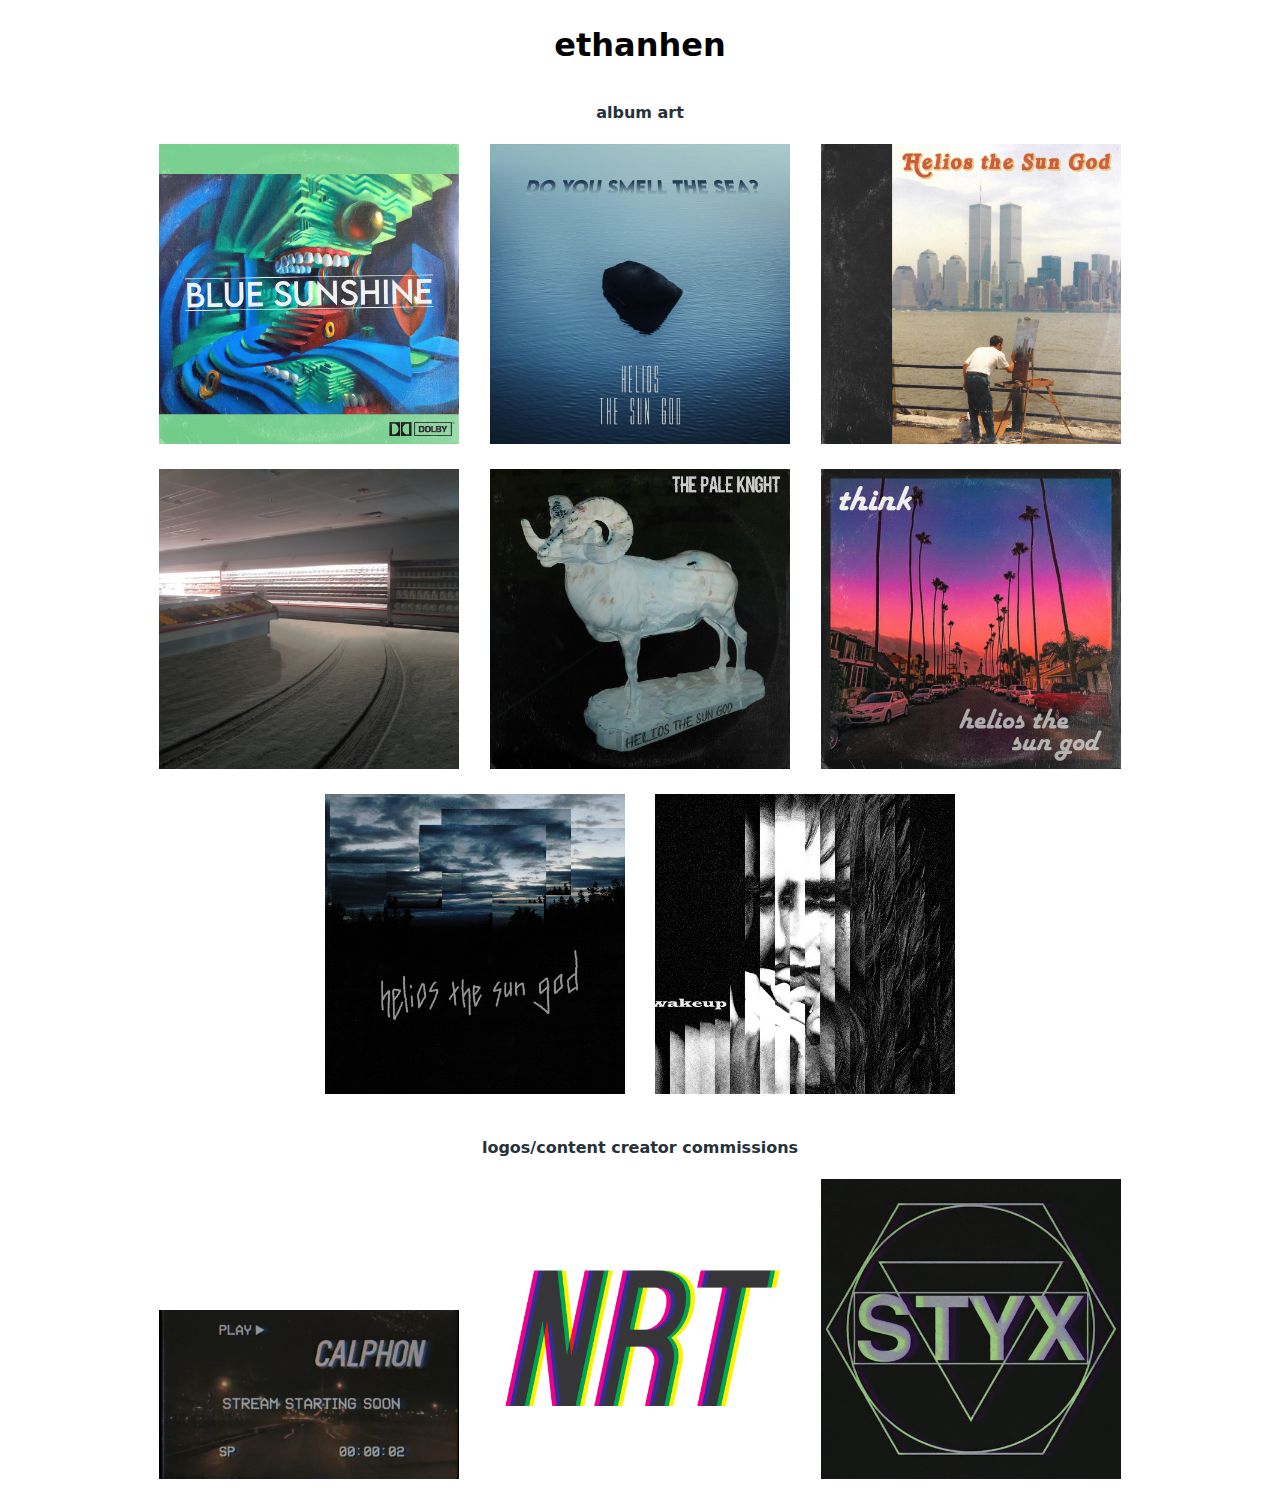
==== index.html @ f94ce402 "updated link" ====
<!DOCTYPE html>
<html lang="en">
<head>
    <meta http-equiv="Content-Type" content="text/html; charset=utf-8">
    <meta name="viewport" content="width=device-width, height=device-height, initial-scale=1.0, minimum-scale=1, maximum-scale=1.0, user-scalable=no">
    <script src="spotlight.bundle.js"></script>
    <title>ethanhen gallery</title>
    <link rel="stylesheet" href="style.css">
</head>
<body>
    <h1>
        <a align="center" href="https://www.ethanhen.com">ethanhen</a>
    </h1>
    <p class="spotlight-group">
        <b>album art</b>
        <a class="spotlight" href="gallery/blue_suinshine.jpg">
            <img src="gallery/blue_suinshine_tn.jpg" alt="">
        </a>
        <a class="spotlight" href="gallery/do_you_smell_the_sea.png">
            <img src="gallery/do_you_smell_the_sea_tn.jpg" alt="">
        </a>
        <a class="spotlight" href="gallery/lie.png">
            <img src="gallery/lie_tn.jpg" alt="">
        </a>
        <a class="spotlight" href="gallery/liminal_sounds.png">
            <img src="gallery/liminal_sounds_tn.jpg" alt="">
        </a>
        <a class="spotlight" href="gallery/the_pale_knight.png">
            <img src="gallery/the_pale_knight_tn.jpg" alt="">
        </a>
        <a class="spotlight" href="gallery/think.jpg">
            <img src="gallery/think_tn.jpg" alt="">
        </a>
        <a class="spotlight" href="gallery/untitled.png">
            <img src="gallery/untitled_tn.jpg" alt="">
        </a>
        <a class="spotlight" href="gallery/wakeup.png">
            <img src="gallery/wakeup_tn.jpg" alt="">
        </a>
    </p>
    <p class="spotlight">
        <b>logos/content creator commissions</b>
        <a class="spotlight" href="gallery/calphon_stream_background.png">
            <img src="gallery/calphon_stream_background_tn.jpg" alt="">
        </a>
        <a class="spotlight" href="gallery/nrt_no_border.png">
            <img src="gallery/nrt_no_border_tn.png" alt="">
        </a>
        <a class="spotlight" href="gallery/nicklogofinal2.png">
            <img src="gallery/nicklogofinal2_tn.jpg" alt="">
        </a>
    </p>
</body>
</html>
---- style.css ----
html,
body {
	margin: 0;
	color: #263238;
	font-size: 16px;
	font-family: system-ui, sans-serif;
	line-height: 1.5;
	text-align: center;
}
a{
    display: inline-block;
}
b{
    display: block;
    padding: 10px;
}
button{
    padding: 5px 10px;
}
img,
.image{
    width: 30vw;
    max-width: 300px;
    margin: 1vh 1vw;
}
.image{
    display: inline-block;
    height: 20vw;
    max-height: 200px;
    background-position: center center;
    background-repeat: no-repeat;
    background-size: cover;
}
.spotlight.image{
    cursor: pointer;
}
a:link {
  color: black;
  background-color: transparent;
  text-decoration: none;
}

a:visited {
  color: black;
  background-color: transparent;
  text-decoration: none;
}

a:hover {
  color: black;
  background-color: transparent;
  text-decoration: none;
}

a:active {
  color: black;
  background-color: transparent;
  text-decoration: none;
}
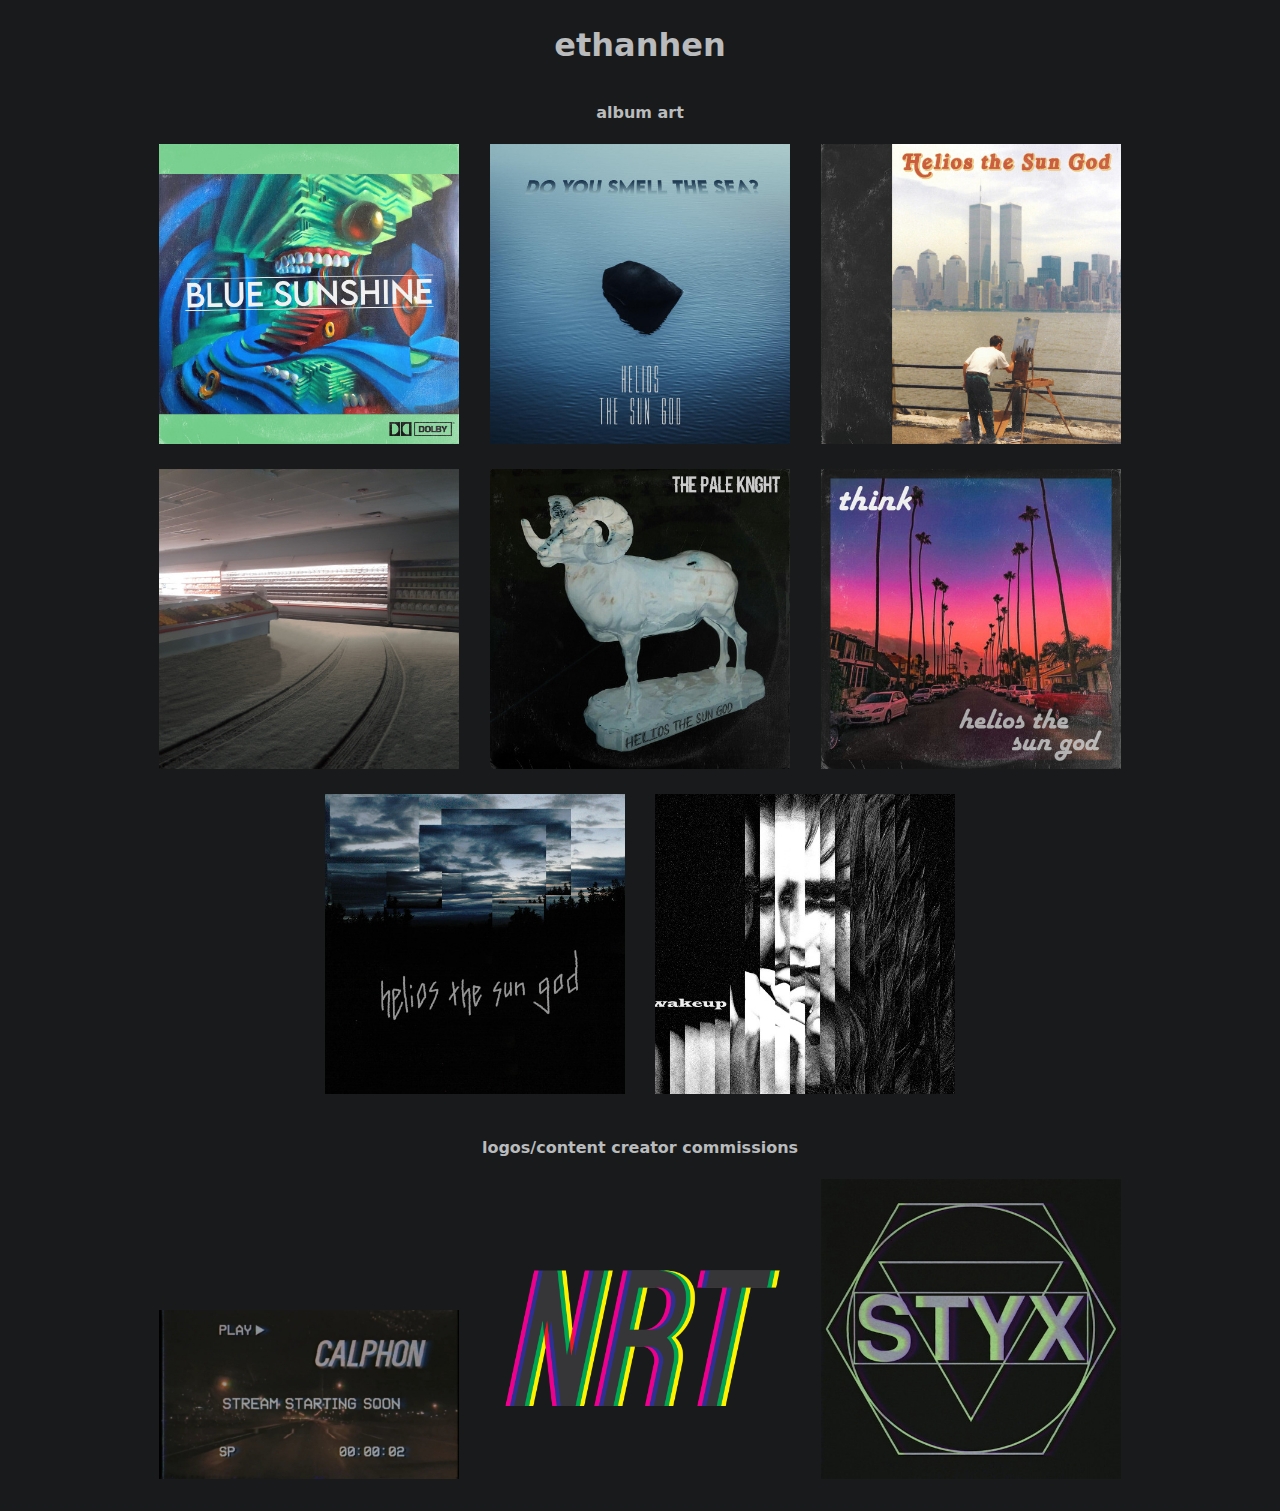
==== commit eea641ad: "Update index.html" ====
--- a/index.html
+++ b/index.html
@@ -8,10 +8,11 @@
     <link rel="stylesheet" href="style.css">
 </head>
 <body>
-    <h1>
-        <a align="center" href="https://www.ethanhen.com">ethanhen</a>
-    </h1>
     <p class="spotlight-group">
+        <h1>
+            <a align="center" href="https://www.ethanhen.com">ethanhen</a>
+        </h1>
+
         <b>album art</b>
         <a class="spotlight" href="gallery/blue_suinshine.jpg">
             <img src="gallery/blue_suinshine_tn.jpg" alt="">
--- a/style.css
+++ b/style.css
@@ -1,11 +1,12 @@
 html,
 body {
 	margin: 0;
-	color: #263238;
+	color: #b9bbbd;
 	font-size: 16px;
 	font-family: system-ui, sans-serif;
 	line-height: 1.5;
 	text-align: center;
+    background-color: #181A1B 
 }
 a{
     display: inline-block;
@@ -35,25 +36,25 @@
     cursor: pointer;
 }
 a:link {
-  color: black;
+  color: #b9bbbd;
   background-color: transparent;
   text-decoration: none;
 }
 
 a:visited {
-  color: black;
+  color: #b9bbbd;
   background-color: transparent;
   text-decoration: none;
 }
 
 a:hover {
-  color: black;
+  color: #b9bbbd;
   background-color: transparent;
   text-decoration: none;
 }
 
 a:active {
-  color: black;
+  color: #b9bbbd;
   background-color: transparent;
   text-decoration: none;
 }
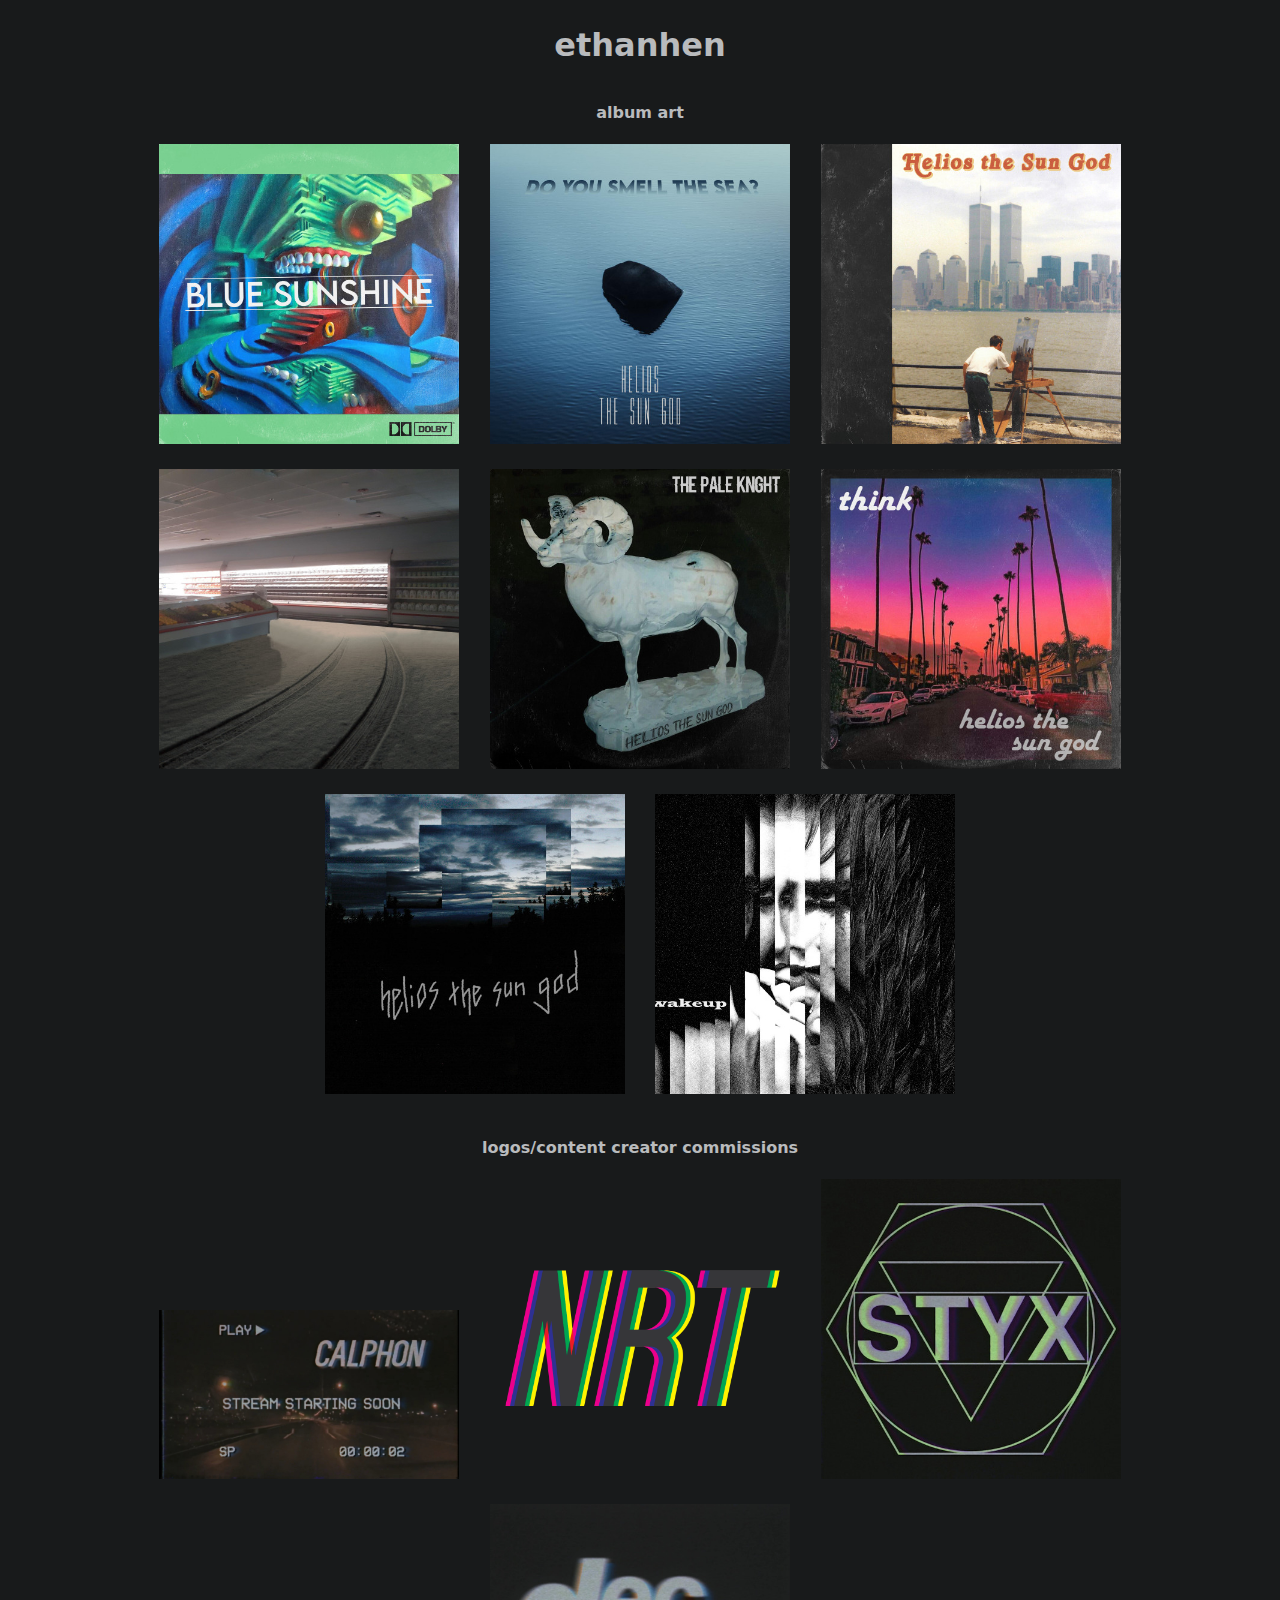
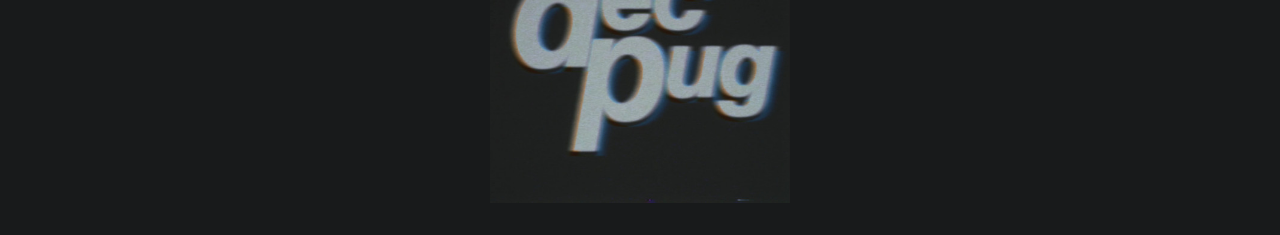
==== commit 240c0839: "added another logo" ====
--- a/index.html
+++ b/index.html
@@ -10,9 +10,8 @@
 <body>
     <p class="spotlight-group">
         <h1>
-            <a align="center" href="https://www.ethanhen.com">ethanhen</a>
+            <a align="center" href="https://ethanhen.com">ethanhen</a>
         </h1>
-
         <b>album art</b>
         <a class="spotlight" href="gallery/blue_suinshine.jpg">
             <img src="gallery/blue_suinshine_tn.jpg" alt="">
@@ -50,6 +49,9 @@
         <a class="spotlight" href="gallery/nicklogofinal2.png">
             <img src="gallery/nicklogofinal2_tn.jpg" alt="">
         </a>
+        <a class="spotlight" href="gallery/dec_pug_FINAL.png">
+            <img src="gallery/dec_pug_FINAL_tn.jpg" alt="">
+        </a>
     </p>
 </body>
 </html>
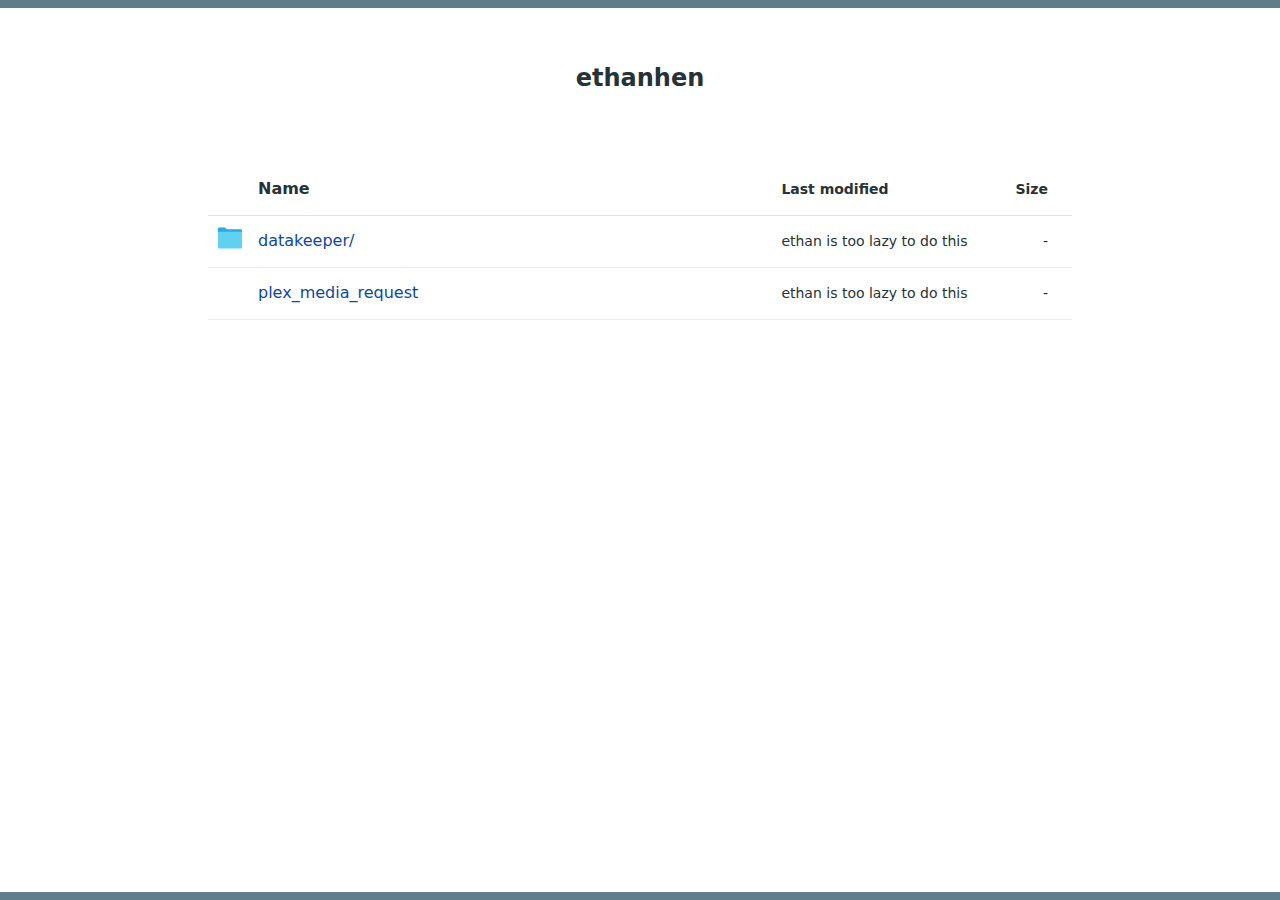
==== commit 557832db: "import from aws" ====
--- a/index.html
+++ b/index.html
@@ -1,57 +1,38 @@
-<!DOCTYPE html>
-<html lang="en">
+<!doctype html>
+<html class="no-js" lang="">
 <head>
-    <meta http-equiv="Content-Type" content="text/html; charset=utf-8">
-    <meta name="viewport" content="width=device-width, height=device-height, initial-scale=1.0, minimum-scale=1, maximum-scale=1.0, user-scalable=no">
-    <script src="spotlight.bundle.js"></script>
-    <title>ethanhen gallery</title>
-    <link rel="stylesheet" href="style.css">
+  <meta charset="utf-8">
+  <meta http-equiv="x-ua-compatible" content="ie=edge">
+  <title>ethanhen</title>
+  <meta name="description" content="">
+  <meta name="viewport" content="width=device-width, initial-scale=1">
+
+  <link rel="stylesheet" href="/table.css">
+  <script src="js/modernizr-2.8.3.min.js"></script>
 </head>
+
 <body>
-    <p class="spotlight-group">
-        <h1>
-            <a align="center" href="https://ethanhen.com">ethanhen</a>
-        </h1>
-        <b>album art</b>
-        <a class="spotlight" href="gallery/blue_suinshine.jpg">
-            <img src="gallery/blue_suinshine_tn.jpg" alt="">
-        </a>
-        <a class="spotlight" href="gallery/do_you_smell_the_sea.png">
-            <img src="gallery/do_you_smell_the_sea_tn.jpg" alt="">
-        </a>
-        <a class="spotlight" href="gallery/lie.png">
-            <img src="gallery/lie_tn.jpg" alt="">
-        </a>
-        <a class="spotlight" href="gallery/liminal_sounds.png">
-            <img src="gallery/liminal_sounds_tn.jpg" alt="">
-        </a>
-        <a class="spotlight" href="gallery/the_pale_knight.png">
-            <img src="gallery/the_pale_knight_tn.jpg" alt="">
-        </a>
-        <a class="spotlight" href="gallery/think.jpg">
-            <img src="gallery/think_tn.jpg" alt="">
-        </a>
-        <a class="spotlight" href="gallery/untitled.png">
-            <img src="gallery/untitled_tn.jpg" alt="">
-        </a>
-        <a class="spotlight" href="gallery/wakeup.png">
-            <img src="gallery/wakeup_tn.jpg" alt="">
-        </a>
-    </p>
-    <p class="spotlight">
-        <b>logos/content creator commissions</b>
-        <a class="spotlight" href="gallery/calphon_stream_background.png">
-            <img src="gallery/calphon_stream_background_tn.jpg" alt="">
-        </a>
-        <a class="spotlight" href="gallery/nrt_no_border.png">
-            <img src="gallery/nrt_no_border_tn.png" alt="">
-        </a>
-        <a class="spotlight" href="gallery/nicklogofinal2.png">
-            <img src="gallery/nicklogofinal2_tn.jpg" alt="">
-        </a>
-        <a class="spotlight" href="gallery/dec_pug_FINAL.png">
-            <img src="gallery/dec_pug_FINAL_tn.jpg" alt="">
-        </a>
-    </p>
+  <main>
+    <center><h2>ethanhen</h2></center>
+    <br>
+    <br>
+    <table id="indexlist">
+      <tr class="indexhead"><th class="indexcolicon"><img src="/icons/blank.svg" alt="[ICO]"></th>
+        <th class="indexcolname">Name</th>
+        <th class="indexcollastmod">Last modified</th>
+        <th class="indexcolsize">Size</th>
+      </tr>
+          <td class="indexcolicon"><a href="datakeeper.html/"><img src="/icons/folder.svg" alt="[DIR]"></a></td>
+          <td class="indexcolname"><a href="datakeeper.html">datakeeper/</a></td>
+          <td class="indexcollastmod">ethan is too lazy to do this</td><td class="indexcolsize">  - </td>
+        </tr>
+        <tr class="even-dir">
+          <td class="indexcolicon"><a href="request.html/"><img src="/icons/blank.svg" alt="[DIR]"></a></td>
+          <td class="indexcolname"><a href="request.html">plex_media_request</a></td>
+          <td class="indexcollastmod">ethan is too lazy to do this</td><td class="indexcolsize">  - </td>
+        </tr>
+      </table>
+    </div>
+  </main>
 </body>
-</html>
+</html>--- a/table.css
+++ b/table.css
@@ -0,0 +1,76 @@
+@import 'style.css';
+
+table {
+  text-align: left;
+  white-space: nowrap;
+  width: 100%;
+  border-collapse: collapse;
+}
+
+table tr {
+  padding: 0 0.25rem;
+  border-bottom: 1px solid rgba(0,0,0,0.075);
+}
+
+table tr:hover {
+  background-color: #eceff1;
+}
+
+table tr.indexhead {
+  border-bottom-color: rgba(0,0,0,0.1);
+}
+
+table tr .indexcolname {
+  width: 100%;
+}
+
+table tr.indexhead,
+table tr.indexhead:hover {
+  background-color: transparent;
+}
+
+table tr.indexhead a {
+  font-weight: normal;
+  font-size: 0.875rem;
+  color: #455a64;
+}
+
+table tr .indexcolname a,
+table tr .indexcollastmod a,
+table tr .indexcolsize a {
+  border-bottom: 1px solid transparent;
+}
+
+table tr .indexcolname a:hover,
+table tr .indexcollastmod a:hover,
+table tr .indexcolsize a:hover {
+  border-bottom: 1px solid currentColor;
+}
+
+table tr.even-parentdir a {
+  font-weight: 500;
+}
+
+table tr .indexcollastmod,
+table tr .indexcolsize {
+  padding: 0.5rem 1.5rem;
+  font-size: 0.875rem;
+}
+
+table th,
+table td {
+  padding: 0.375rem;
+}
+
+table tr .indexcolsize {
+  text-align: right;
+}
+
+table tr .indexcolicon a {
+  border: none;
+}
+
+table tr .indexcolicon img {
+  width: 2rem;
+}
+
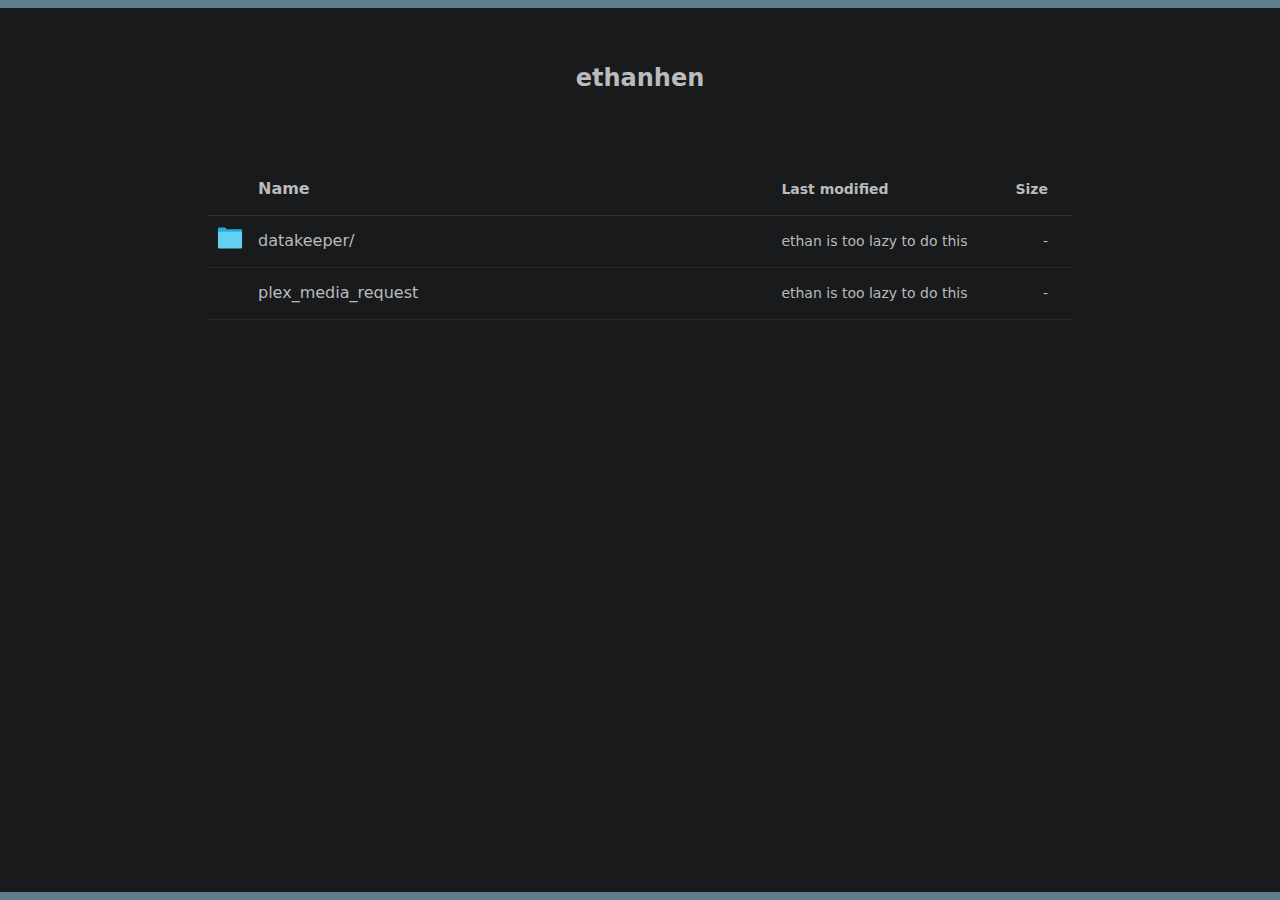
==== commit b709c5c9: "updated colorscheme" ====
--- a/index.html
+++ b/index.html
@@ -7,7 +7,7 @@
   <meta name="description" content="">
   <meta name="viewport" content="width=device-width, initial-scale=1">
 
-  <link rel="stylesheet" href="/table.css">
+  <link rel="stylesheet" href="table.css">
   <script src="js/modernizr-2.8.3.min.js"></script>
 </head>
 
--- a/table.css
+++ b/table.css
@@ -9,7 +9,7 @@
 
 table tr {
   padding: 0 0.25rem;
-  border-bottom: 1px solid rgba(0,0,0,0.075);
+  border-bottom: 1px solid rgba(255,255,255,0.075);
 }
 
 table tr:hover {
@@ -17,7 +17,7 @@
 }
 
 table tr.indexhead {
-  border-bottom-color: rgba(0,0,0,0.1);
+  border-bottom-color: rgba(255,255,255,0.1);
 }
 
 table tr .indexcolname {
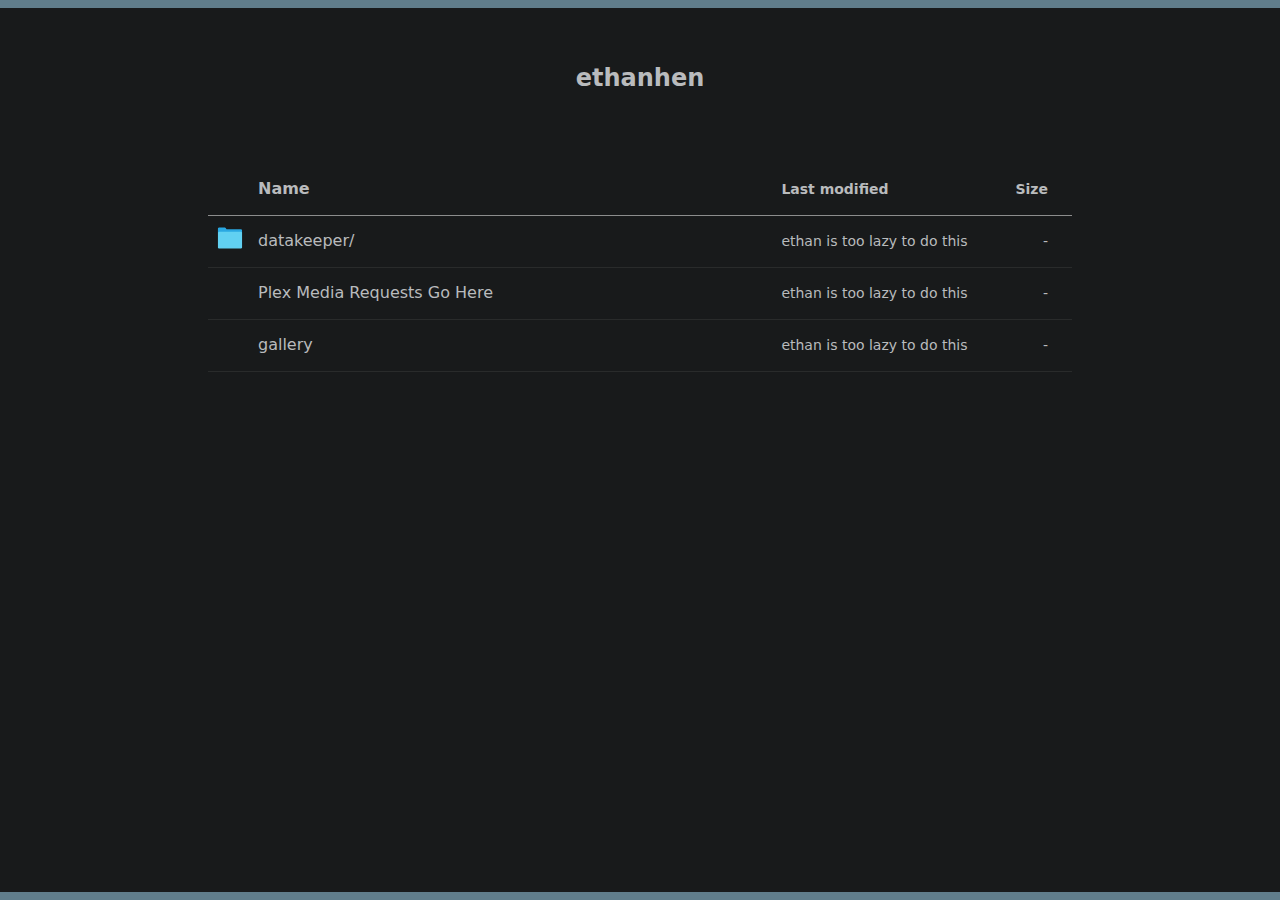
==== commit e61cfa87: "Update index.html" ====
--- a/index.html
+++ b/index.html
@@ -28,7 +28,12 @@
         </tr>
         <tr class="even-dir">
           <td class="indexcolicon"><a href="request.html/"><img src="/icons/blank.svg" alt="[DIR]"></a></td>
-          <td class="indexcolname"><a href="request.html">plex_media_request</a></td>
+          <td class="indexcolname"><a href="request.html">Plex Media Requests Go Here</a></td>
+          <td class="indexcollastmod">ethan is too lazy to do this</td><td class="indexcolsize">  - </td>
+        </tr>
+        <tr class="odd-dir">
+          <td class="indexcolicon"><a href="gallery.html/"><img src="/icons/blank.svg" alt="[DIR]"></a></td>
+          <td class="indexcolname"><a href="gallery.html">gallery</a></td>
           <td class="indexcollastmod">ethan is too lazy to do this</td><td class="indexcolsize">  - </td>
         </tr>
       </table>
--- a/table.css
+++ b/table.css
@@ -13,11 +13,11 @@
 }
 
 table tr:hover {
-  background-color: #eceff1;
+  background-color: #797a7a;
 }
 
 table tr.indexhead {
-  border-bottom-color: rgba(255,255,255,0.1);
+  border-bottom-color: rgba(255,255,255,0.5);
 }
 
 table tr .indexcolname {
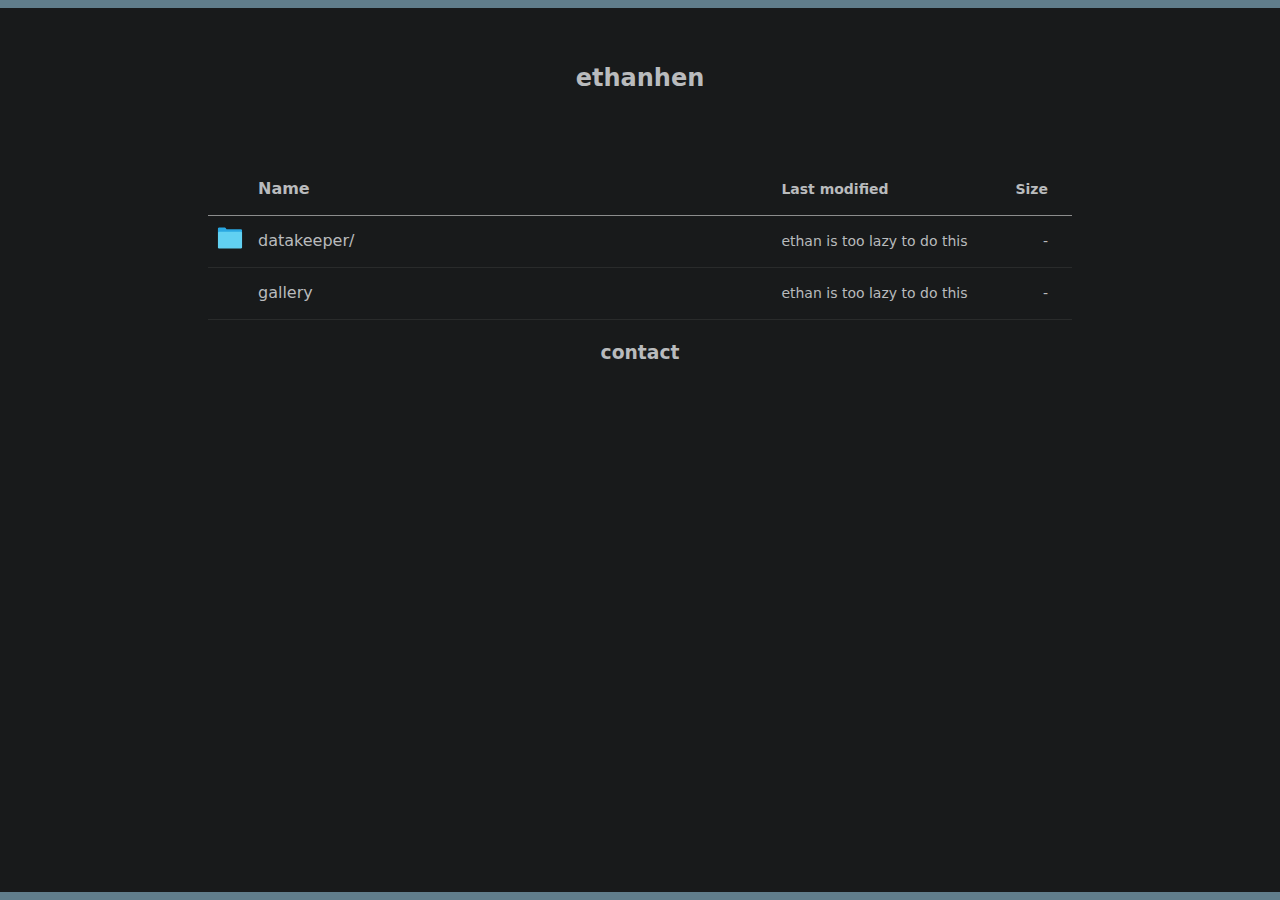
==== commit 1971ec5f: "added contact page" ====
--- a/index.html
+++ b/index.html
@@ -22,22 +22,18 @@
         <th class="indexcollastmod">Last modified</th>
         <th class="indexcolsize">Size</th>
       </tr>
-          <td class="indexcolicon"><a href="datakeeper.html/"><img src="/icons/folder.svg" alt="[DIR]"></a></td>
-          <td class="indexcolname"><a href="datakeeper.html">datakeeper/</a></td>
-          <td class="indexcollastmod">ethan is too lazy to do this</td><td class="indexcolsize">  - </td>
-        </tr>
-        <tr class="even-dir">
-          <td class="indexcolicon"><a href="request.html/"><img src="/icons/blank.svg" alt="[DIR]"></a></td>
-          <td class="indexcolname"><a href="request.html">Plex Media Requests Go Here</a></td>
-          <td class="indexcollastmod">ethan is too lazy to do this</td><td class="indexcolsize">  - </td>
-        </tr>
-        <tr class="odd-dir">
-          <td class="indexcolicon"><a href="gallery.html/"><img src="/icons/blank.svg" alt="[DIR]"></a></td>
-          <td class="indexcolname"><a href="gallery.html">gallery</a></td>
-          <td class="indexcollastmod">ethan is too lazy to do this</td><td class="indexcolsize">  - </td>
-        </tr>
-      </table>
-    </div>
+      <tr class="even-dir">
+        <td class="indexcolicon"><a href="datakeeper.html/"><img src="/icons/folder.svg" alt="[DIR]"></a></td>
+        <td class="indexcolname"><a href="datakeeper.html">datakeeper/</a></td>
+        <td class="indexcollastmod">ethan is too lazy to do this</td><td class="indexcolsize">  - </td>
+      </tr>
+      <tr class="odd-dir">
+        <td class="indexcolicon"><a href="gallery.html/"><img src="/icons/blank.svg" alt="[DIR]"></a></td>
+        <td class="indexcolname"><a href="gallery.html">gallery</a></td>
+        <td class="indexcollastmod">ethan is too lazy to do this</td><td class="indexcolsize">  - </td>
+      </tr>
+    </table>
+    <center><h3><a href="contact.html">contact</a></h3></center>
   </main>
 </body>
 </html>